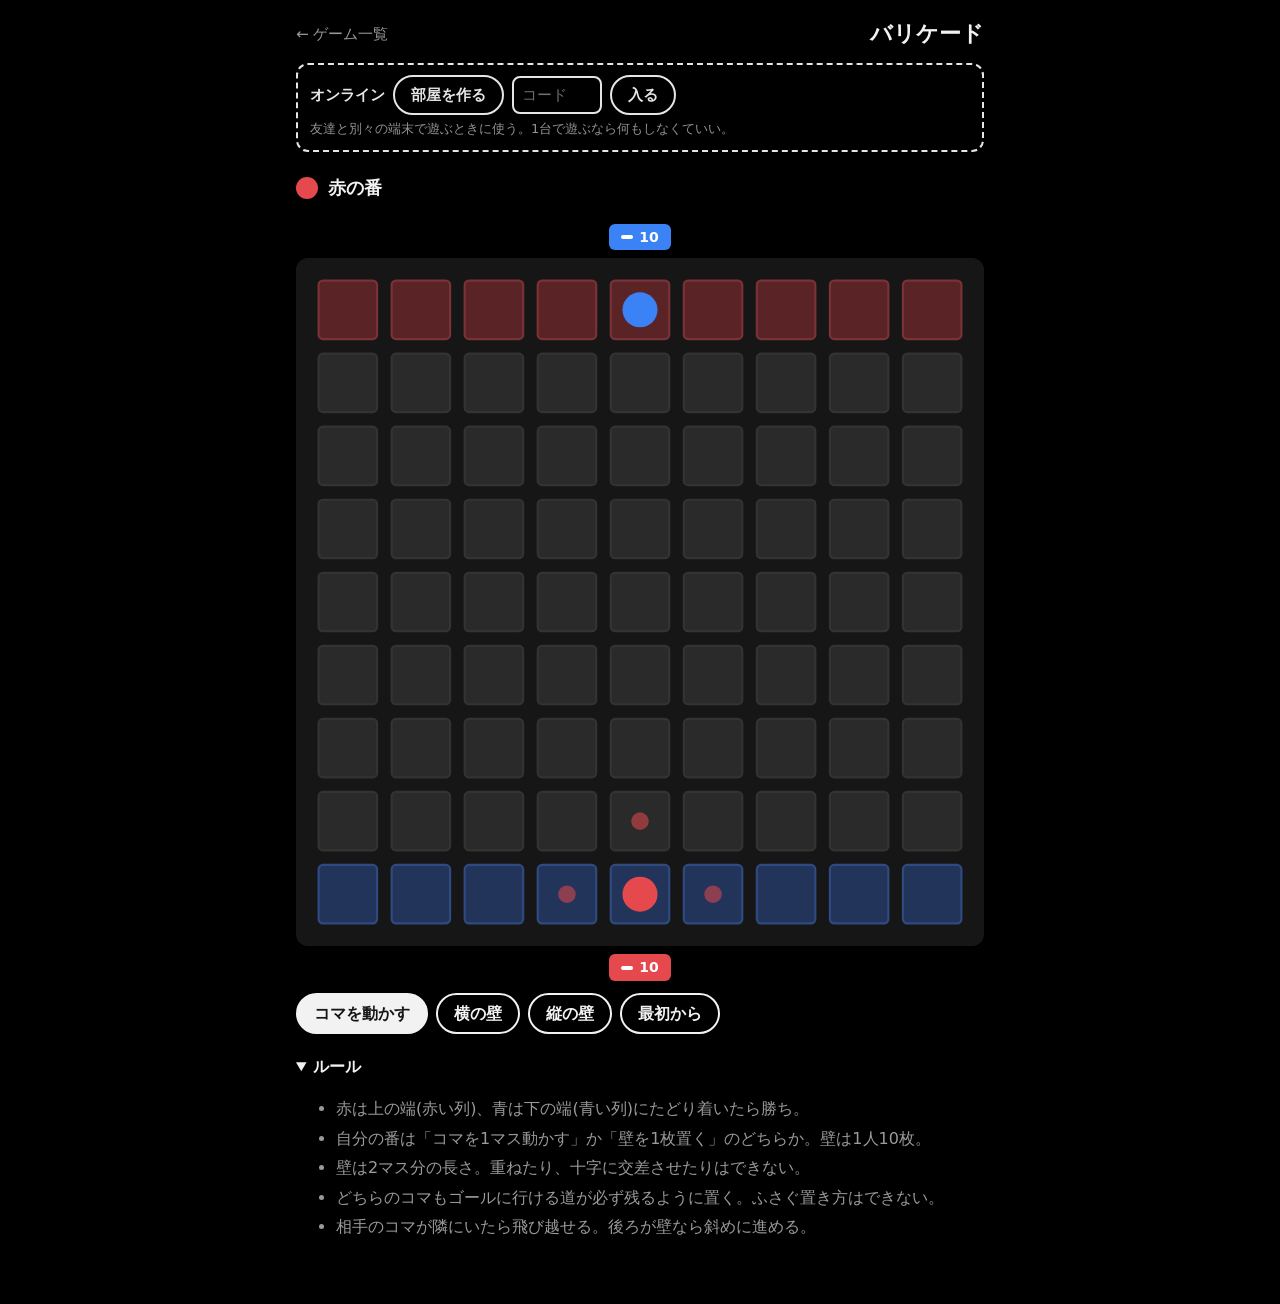
==== barricade.html @ 319d9e28 "ゲーム部屋を公開(12本、2人用はオンライン対戦対応)" ====
<!doctype html>
<html lang="ja">
<head>
<meta charset="utf-8">
<meta name="viewport" content="width=device-width, initial-scale=1">
<title>バリケード</title>
<link rel="stylesheet" href="style.css">
<style>
  /* barricade.gg 風のダークな画面 */
  :root, :root:not([data-theme="light"]) {
    --table: #000; --board: #161616; --line: #3a3a3a;
    --ink: #f2f2f2; --sub: #9a9a9a; --p1: #e5484d; --p2: #3b82f6;
  }
  body { background: #000; font-family: 'Inter', 'Hiragino Sans', 'Yu Gothic UI', system-ui, sans-serif; }
  .board-box { background: #161616; box-shadow: none; border-radius: 12px; padding: 8px; }
  .badge {
    display: flex; justify-content: center; margin: 8px 0;
  }
  .badge span {
    display: inline-flex; align-items: center; gap: 6px;
    color: #fff; font-weight: 700; font-size: 14px;
    padding: 2px 12px; border-radius: 6px;
  }
  .badge span::before { content: ''; width: 12px; height: 4px; border-radius: 2px; background: #fff; }
  .badge .p1 { background: var(--p1); }
  .badge .p2 { background: var(--p2); }
  .slot { fill: transparent; cursor: pointer; }
  .slot:hover { fill: #bdbdbd; opacity: .6; }
</style>
</head>
<body>
<div class="wrap">
  <div class="top"><a href="index.html">← ゲーム一覧</a><h1>バリケード</h1></div>
  <p class="turn" id="turn"></p>
  <div class="badge"><span class="p2" id="w1"></span></div>
  <div class="board-box"><svg id="svg" viewBox="0 0 460 460"></svg></div>
  <div class="badge"><span class="p1" id="w0"></span></div>
  <div class="bar">
    <button class="btn on" data-mode="move">コマを動かす</button>
    <button class="btn" data-mode="h">横の壁</button>
    <button class="btn" data-mode="v">縦の壁</button>
    <button class="btn" id="reset">最初から</button>
  </div>
  <details class="rules" open>
    <summary>ルール</summary>
    <ul>
      <li>赤は上の端(赤い列)、青は下の端(青い列)にたどり着いたら勝ち。</li>
      <li>自分の番は「コマを1マス動かす」か「壁を1枚置く」のどちらか。壁は1人10枚。</li>
      <li>壁は2マス分の長さ。重ねたり、十字に交差させたりはできない。</li>
      <li>どちらのコマもゴールに行ける道が必ず残るように置く。ふさぐ置き方はできない。</li>
      <li>相手のコマが隣にいたら飛び越せる。後ろが壁なら斜めに進める。</li>
    </ul>
  </details>
</div>
<script src="online.js"></script>
<script>
const N = 9, P = 50, S = 40, M = 10;
const svg = document.getElementById('svg');
const NAME = ['赤', '青'];
let pos, walls, left, player, winner, mode = 'move', err = '';

function reset() {
  pos = [[8, 4], [0, 4]]; walls = []; left = [10, 10]; player = 0; winner = null; err = '';
  draw();
}

const has = (o, r, c) => walls.some(w => w.o === o && w.r === r && w.c === c);

function blocked(r, c, dr, dc) {
  if (dr === 1) return has('h', r, c) || has('h', r, c - 1);
  if (dr === -1) return has('h', r - 1, c) || has('h', r - 1, c - 1);
  if (dc === 1) return has('v', r, c) || has('v', r - 1, c);
  return has('v', r, c - 1) || has('v', r - 1, c - 1);
}
const inside = (r, c) => r >= 0 && r < N && c >= 0 && c < N;
const DIRS = [[1, 0], [-1, 0], [0, 1], [0, -1]];

function moves(p) {
  const [r, c] = pos[p], [or, oc] = pos[1 - p], out = [];
  for (const [dr, dc] of DIRS) {
    const nr = r + dr, nc = c + dc;
    if (!inside(nr, nc) || blocked(r, c, dr, dc)) continue;
    if (nr === or && nc === oc) {
      const jr = nr + dr, jc = nc + dc;
      if (inside(jr, jc) && !blocked(nr, nc, dr, dc)) out.push([jr, jc]);
      else for (const [sr, sc] of dr ? [[0, 1], [0, -1]] : [[1, 0], [-1, 0]]) {
        const tr = nr + sr, tc = nc + sc;
        if (inside(tr, tc) && !blocked(nr, nc, sr, sc)) out.push([tr, tc]);
      }
    } else out.push([nr, nc]);
  }
  return out;
}

function canReach(p) {
  const goal = p === 0 ? 0 : N - 1, seen = new Set([pos[p].join()]), q = [pos[p]];
  while (q.length) {
    const [r, c] = q.shift();
    if (r === goal) return true;
    for (const [dr, dc] of DIRS) {
      const nr = r + dr, nc = c + dc, k = nr + ',' + nc;
      if (inside(nr, nc) && !blocked(r, c, dr, dc) && !seen.has(k)) { seen.add(k); q.push([nr, nc]); }
    }
  }
  return false;
}

function placeWall(o, r, c) {
  if (left[player] === 0) return err = '壁はもう残ってない';
  const clash = has('h', r, c) || has('v', r, c) ||
    (o === 'h' ? has('h', r, c - 1) || has('h', r, c + 1) : has('v', r - 1, c) || has('v', r + 1, c));
  if (clash) return err = 'ほかの壁と重なるから置けない';
  walls.push({ o, r, c });
  if (!canReach(0) || !canReach(1)) { walls.pop(); return err = 'ゴールまでの道が全部ふさがるから置けない'; }
  left[player]--; err = ''; player = 1 - player;
}

function movePawn(r, c) {
  if (!moves(player).some(m => m[0] === r && m[1] === c)) return;
  pos[player] = [r, c]; err = '';
  if (r === (player === 0 ? 0 : N - 1)) winner = player; else player = 1 - player;
}

const X = c => M + c * P;

function draw() {
  let s = '';
  const legal = winner === null && mode === 'move' ? moves(player) : [];
  for (let r = 0; r < N; r++) for (let c = 0; c < N; c++) {
    const fill = r === 0 ? '#5a2427' : r === N - 1 ? '#22345a' : '#2a2a2a';
    const edge = r === 0 ? '#7a3236' : r === N - 1 ? '#2f4a80' : '#333';
    const isLegal = legal.some(m => m[0] === r && m[1] === c);
    s += `<rect x="${X(c)}" y="${X(r)}" width="${S}" height="${S}" rx="3" fill="${fill}" stroke="${edge}" stroke-width="1.5"
      ${isLegal ? `style="cursor:pointer" data-r="${r}" data-c="${c}"` : ''}/>`;
    if (isLegal) s += `<circle cx="${X(c) + S / 2}" cy="${X(r) + S / 2}" r="6" fill="var(--${player ? 'p2' : 'p1'})" opacity=".55" pointer-events="none"/>`;
  }
  pos.forEach(([r, c], p) => {
    s += `<circle cx="${X(c) + S / 2}" cy="${X(r) + S / 2}" r="12" fill="var(--${p ? 'p2' : 'p1'})" pointer-events="none"/>`;
  });
  for (const w of walls) {
    const col = '#e6e6e6';
    if (w.o === 'h') s += `<rect x="${X(w.c)}" y="${X(w.r) + S + 1}" width="${P + S}" height="8" rx="4" fill="${col}"/>`;
    else s += `<rect x="${X(w.c) + S + 1}" y="${X(w.r)}" width="8" height="${P + S}" rx="4" fill="${col}"/>`;
  }
  if (winner === null && mode !== 'move') {
    for (let r = 0; r < N - 1; r++) for (let c = 0; c < N - 1; c++) {
      if (mode === 'h') s += `<rect class="slot" x="${X(c)}" y="${X(r) + S - 6}" width="${P + S}" height="20" rx="4" data-w="${r},${c}"/>`;
      else s += `<rect class="slot" x="${X(c) + S - 6}" y="${X(r)}" width="20" height="${P + S}" rx="4" data-w="${r},${c}"/>`;
    }
  }
  svg.innerHTML = s;
  Online.sync();
  const t = document.getElementById('turn');
  const cls = (winner ?? player) === 0 ? 'p1' : 'p2';
  t.className = 'turn' + (winner !== null ? ' win' : '');
  t.innerHTML = `<span class="dot ${cls}"></span>` + (winner !== null ? `${NAME[winner]}の勝ち` : `${NAME[player]}の番` + (err ? `<span class="note">　${err}</span>` : ''));
  document.getElementById('w0').textContent = left[0];
  document.getElementById('w1').textContent = left[1];
}

svg.addEventListener('click', e => {
  if (winner !== null || !Online.canAct()) return;
  const d = e.target.dataset;
  if (d.w) { const [r, c] = d.w.split(',').map(Number); placeWall(mode, r, c); }
  else if (d.r !== undefined) movePawn(+d.r, +d.c);
  draw();
});
document.querySelectorAll('[data-mode]').forEach(b => b.onclick = () => {
  mode = b.dataset.mode;
  document.querySelectorAll('[data-mode]').forEach(x => x.classList.toggle('on', x === b));
  draw();
});
document.getElementById('reset').onclick = reset;
Online.init({ game: 'barricade', names: NAME,
  getState: () => ({ pos, walls, left, player, winner }),
  setState: s => { ({ pos, walls, left, player, winner } = s); err = ''; draw(); },
  turn: () => winner === null ? player : null });
reset();
</script>
</body>
</html>
---- style.css ----
@import url('https://fonts.googleapis.com/css2?family=M+PLUS+Rounded+1c:wght@400;700;800&display=swap');

:root {
  --table: #d9e0e8;
  --board: #faf7f0;
  --line: #b9c2cc;
  --ink: #1f2937;
  --sub: #5b6573;
  --p1: #e4572e;
  --p2: #2f6fde;
  --gray: #9aa3ae;
  --ok: #2e9e6a;
}
@media (prefers-color-scheme: dark) {
  :root:not([data-theme="light"]) {
    --table: #1b222c;
    --board: #2a323e;
    --line: #475264;
    --ink: #e8edf3;
    --sub: #a3adba;
    --gray: #7c8795;
  }
}

* { box-sizing: border-box; }
html, body { margin: 0; }
body {
  background: var(--table);
  color: var(--ink);
  font-family: 'M PLUS Rounded 1c', system-ui, sans-serif;
  line-height: 1.6;
  -webkit-tap-highlight-color: transparent;
}
a { color: inherit; }
button { font: inherit; color: inherit; }
:focus-visible { outline: 3px solid var(--p2); outline-offset: 2px; }

.wrap { max-width: 720px; margin: 0 auto; padding: 16px 16px 48px; }

/* ゲーム画面 */
.top { display: flex; align-items: center; justify-content: space-between; gap: 12px; margin-bottom: 12px; }
.top a { text-decoration: none; color: var(--sub); font-size: 15px; }
.top h1 { font-size: 22px; font-weight: 800; margin: 0; }

.turn {
  display: flex; align-items: center; gap: 10px;
  min-height: 48px; margin: 0 0 12px;
  font-weight: 700; font-size: 18px;
}
.dot { width: 22px; height: 22px; border-radius: 50%; flex: none; }
.dot.p1 { background: var(--p1); }
.dot.p2 { background: var(--p2); }
.turn.win { color: var(--ok); }

.board-box {
  background: var(--board);
  border-radius: 14px;
  padding: 12px;
  box-shadow: 0 2px 0 var(--line);
}
.board-box svg { display: block; width: 100%; height: auto; touch-action: manipulation; user-select: none; }

.bar { display: flex; flex-wrap: wrap; gap: 8px; margin-top: 12px; align-items: center; }
.btn {
  border: 2px solid var(--ink); background: transparent;
  border-radius: 999px; padding: 6px 16px; cursor: pointer; font-weight: 700;
}
.btn.on { background: var(--ink); color: var(--board); }
.btn:disabled { opacity: .35; cursor: default; }

details.rules { margin-top: 20px; color: var(--sub); }
details.rules summary { cursor: pointer; font-weight: 700; color: var(--ink); }
details.rules li { margin: 4px 0; }
.note { font-size: 13px; color: var(--sub); }

@media (prefers-reduced-motion: reduce) {
  * { transition: none !important; animation: none !important; }
}
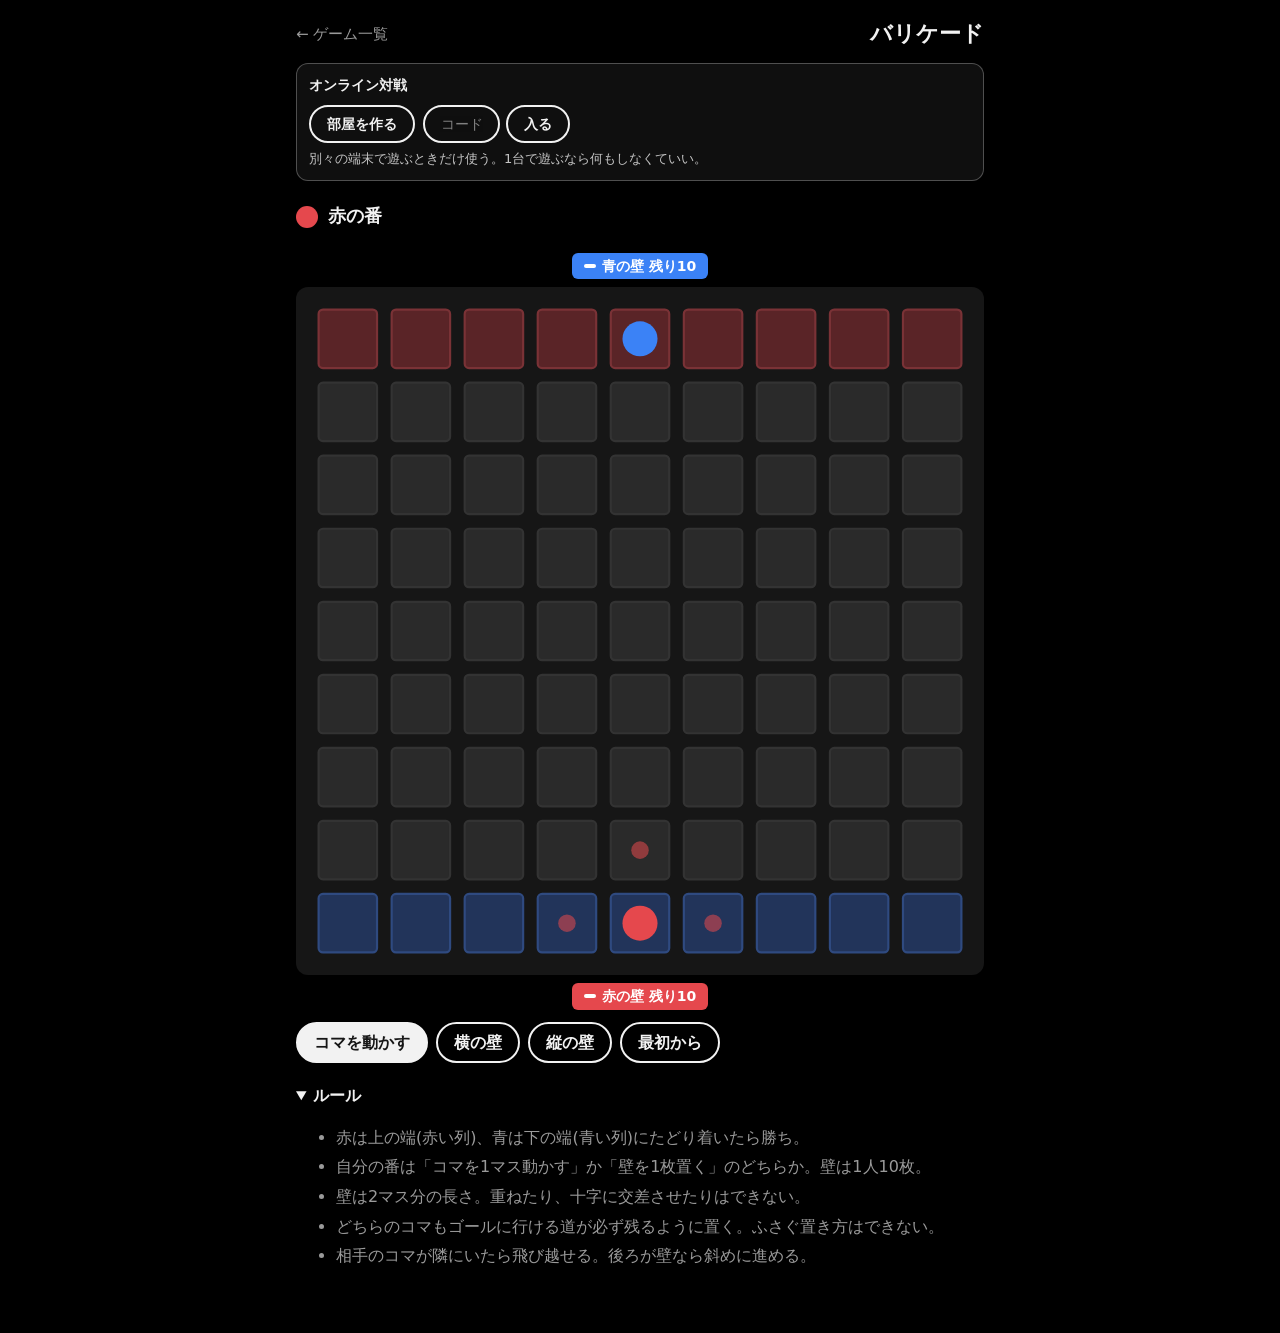
==== commit 00d83187: "バグ修正と見た目の調整 - オンライン: 仲介サーバーから切れたら自動でつなぎ直す(2人用・大人数とも) - 大人数ゲーム: 待機室へ/抜けるボタンが画面に重なっていたのをカードの下に移動 - ワード" ====
--- a/barricade.html
+++ b/barricade.html
@@ -154,8 +154,8 @@
   const cls = (winner ?? player) === 0 ? 'p1' : 'p2';
   t.className = 'turn' + (winner !== null ? ' win' : '');
   t.innerHTML = `<span class="dot ${cls}"></span>` + (winner !== null ? `${NAME[winner]}の勝ち` : `${NAME[player]}の番` + (err ? `<span class="note">　${err}</span>` : ''));
-  document.getElementById('w0').textContent = left[0];
-  document.getElementById('w1').textContent = left[1];
+  document.getElementById('w0').textContent = `赤の壁 残り${left[0]}`;
+  document.getElementById('w1').textContent = `青の壁 残り${left[1]}`;
 }
 
 svg.addEventListener('click', e => {
@@ -170,7 +170,7 @@
   document.querySelectorAll('[data-mode]').forEach(x => x.classList.toggle('on', x === b));
   draw();
 });
-document.getElementById('reset').onclick = reset;
+document.getElementById('reset').onclick = () => { if (Online.askReset(winner === null && (walls.length > 0 || pos[0].join() !== '8,4' || pos[1].join() !== '0,4'))) reset(); };
 Online.init({ game: 'barricade', names: NAME,
   getState: () => ({ pos, walls, left, player, winner }),
   setState: s => { ({ pos, walls, left, player, winner } = s); err = ''; draw(); },
--- a/style.css
+++ b/style.css
@@ -68,6 +68,24 @@
 .btn.on { background: var(--ink); color: var(--board); }
 .btn:disabled { opacity: .35; cursor: default; }
 
+/* オンライン対戦のパネル(online.js が作る) */
+.online {
+  margin: 0 0 12px; padding: 10px 12px; border-radius: 12px; font-size: 14px;
+  border: 1px solid color-mix(in srgb, currentColor 28%, transparent);
+  background: color-mix(in srgb, currentColor 6%, transparent);
+}
+.online.on { border-color: var(--ok); }
+.online-row { display: flex; flex-wrap: wrap; gap: 8px; align-items: center; }
+.online-title { font-size: 14px; flex-basis: 100%; }
+.online-join { display: inline-flex; gap: 6px; }
+.online-join input {
+  width: 5.5em; font: inherit; padding: 5px 8px; border-radius: 999px; text-align: center;
+  border: 2px solid currentColor; background: transparent; color: inherit; text-transform: uppercase; letter-spacing: .1em;
+}
+.online-join input::placeholder { color: inherit; opacity: .5; letter-spacing: 0; }
+.online-code { font-size: 22px; letter-spacing: .15em; }
+.online-msg { margin-top: 6px; font-size: 13px; opacity: .8; }
+
 details.rules { margin-top: 20px; color: var(--sub); }
 details.rules summary { cursor: pointer; font-weight: 700; color: var(--ink); }
 details.rules li { margin: 4px 0; }
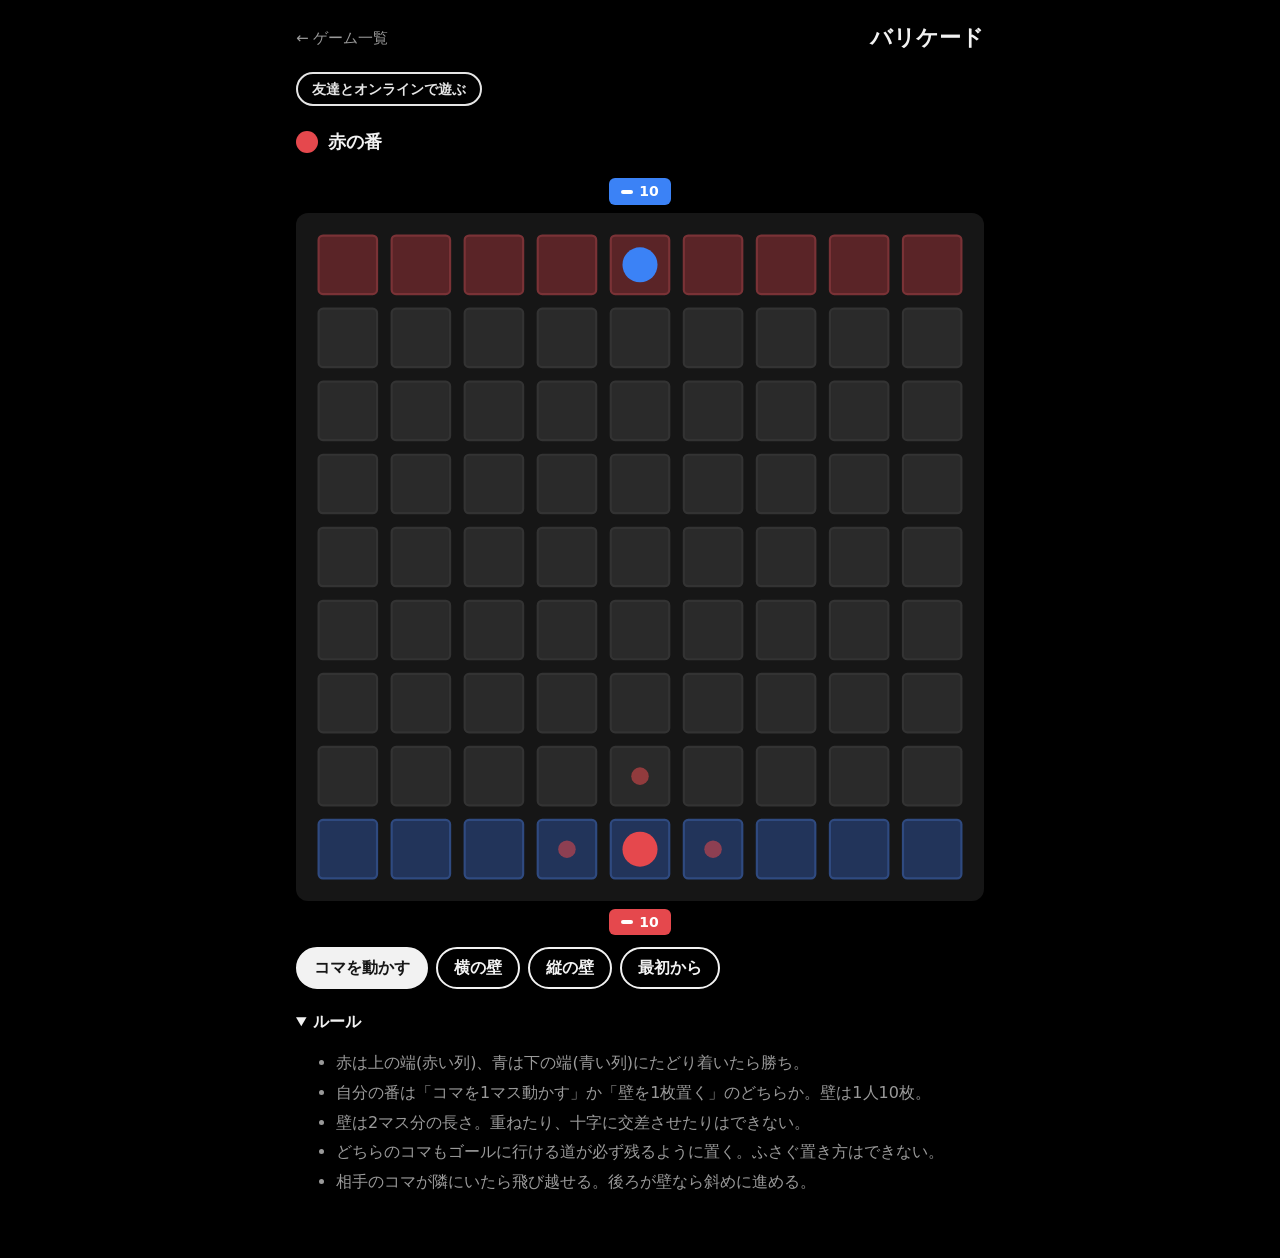
==== commit 1811ec10: "スマホ対応: オンライン欄を畳む、拡大防止、ホーム画面に追加できるようにする" ====
--- a/barricade.html
+++ b/barricade.html
@@ -3,6 +3,13 @@
 <head>
 <meta charset="utf-8">
 <meta name="viewport" content="width=device-width, initial-scale=1">
+<link rel="manifest" href="manifest.json">
+<link rel="icon" href="icons/favicon-32.png" sizes="32x32">
+<link rel="apple-touch-icon" href="icons/apple-touch-icon.png">
+<meta name="theme-color" content="#1f2937">
+<meta name="apple-mobile-web-app-capable" content="yes">
+<meta name="mobile-web-app-capable" content="yes">
+<meta name="apple-mobile-web-app-title" content="ゲーム部屋">
 <title>バリケード</title>
 <link rel="stylesheet" href="style.css">
 <style>
@@ -154,8 +161,8 @@
   const cls = (winner ?? player) === 0 ? 'p1' : 'p2';
   t.className = 'turn' + (winner !== null ? ' win' : '');
   t.innerHTML = `<span class="dot ${cls}"></span>` + (winner !== null ? `${NAME[winner]}の勝ち` : `${NAME[player]}の番` + (err ? `<span class="note">　${err}</span>` : ''));
-  document.getElementById('w0').textContent = `赤の壁 残り${left[0]}`;
-  document.getElementById('w1').textContent = `青の壁 残り${left[1]}`;
+  document.getElementById('w0').textContent = left[0];
+  document.getElementById('w1').textContent = left[1];
 }
 
 svg.addEventListener('click', e => {
@@ -170,7 +177,7 @@
   document.querySelectorAll('[data-mode]').forEach(x => x.classList.toggle('on', x === b));
   draw();
 });
-document.getElementById('reset').onclick = () => { if (Online.askReset(winner === null && (walls.length > 0 || pos[0].join() !== '8,4' || pos[1].join() !== '0,4'))) reset(); };
+document.getElementById('reset').onclick = reset;
 Online.init({ game: 'barricade', names: NAME,
   getState: () => ({ pos, walls, left, player, winner }),
   setState: s => { ({ pos, walls, left, player, winner } = s); err = ''; draw(); },
--- a/style.css
+++ b/style.css
@@ -24,6 +24,7 @@
 
 * { box-sizing: border-box; }
 html, body { margin: 0; }
+html { -webkit-text-size-adjust: 100%; touch-action: manipulation; }
 body {
   background: var(--table);
   color: var(--ink);
@@ -39,7 +40,7 @@
 
 /* ゲーム画面 */
 .top { display: flex; align-items: center; justify-content: space-between; gap: 12px; margin-bottom: 12px; }
-.top a { text-decoration: none; color: var(--sub); font-size: 15px; }
+.top a { text-decoration: none; color: var(--sub); font-size: 15px; padding: 10px 12px 10px 0; }
 .top h1 { font-size: 22px; font-weight: 800; margin: 0; }
 
 .turn {
@@ -68,24 +69,6 @@
 .btn.on { background: var(--ink); color: var(--board); }
 .btn:disabled { opacity: .35; cursor: default; }
 
-/* オンライン対戦のパネル(online.js が作る) */
-.online {
-  margin: 0 0 12px; padding: 10px 12px; border-radius: 12px; font-size: 14px;
-  border: 1px solid color-mix(in srgb, currentColor 28%, transparent);
-  background: color-mix(in srgb, currentColor 6%, transparent);
-}
-.online.on { border-color: var(--ok); }
-.online-row { display: flex; flex-wrap: wrap; gap: 8px; align-items: center; }
-.online-title { font-size: 14px; flex-basis: 100%; }
-.online-join { display: inline-flex; gap: 6px; }
-.online-join input {
-  width: 5.5em; font: inherit; padding: 5px 8px; border-radius: 999px; text-align: center;
-  border: 2px solid currentColor; background: transparent; color: inherit; text-transform: uppercase; letter-spacing: .1em;
-}
-.online-join input::placeholder { color: inherit; opacity: .5; letter-spacing: 0; }
-.online-code { font-size: 22px; letter-spacing: .15em; }
-.online-msg { margin-top: 6px; font-size: 13px; opacity: .8; }
-
 details.rules { margin-top: 20px; color: var(--sub); }
 details.rules summary { cursor: pointer; font-weight: 700; color: var(--ink); }
 details.rules li { margin: 4px 0; }
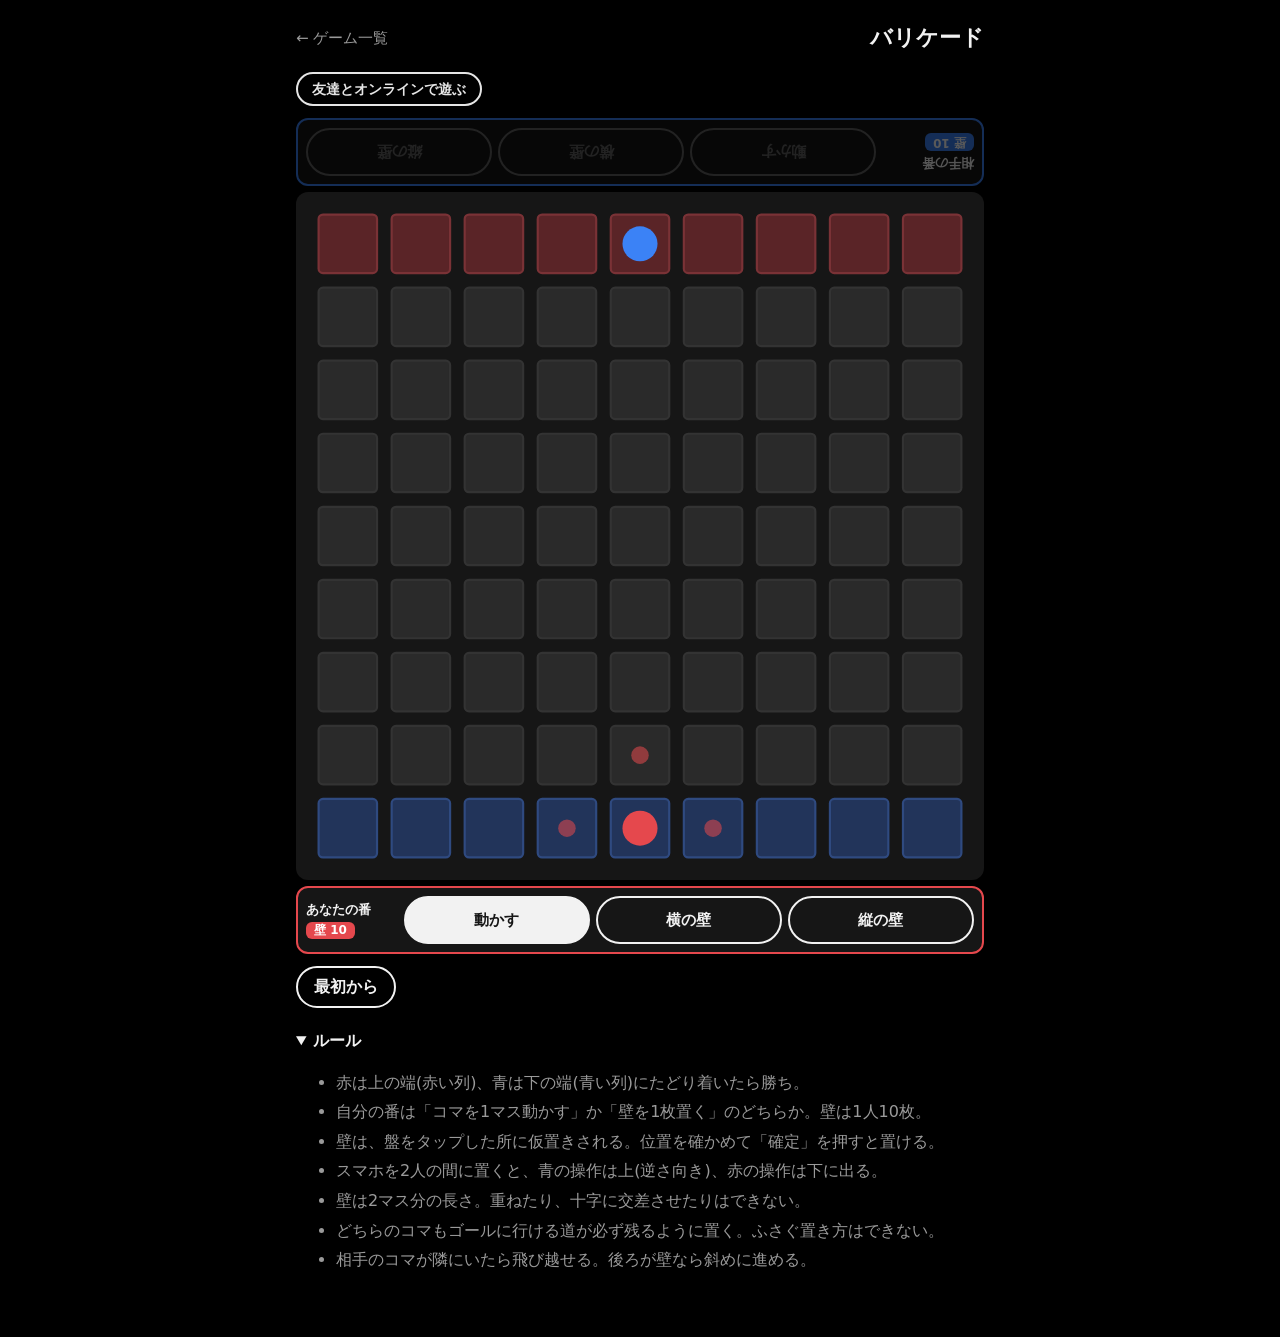
==== commit bde713d0: "バリケードに上下の操作パネルと壁の確定を追加、説明文を整理" ====
--- a/barricade.html
+++ b/barricade.html
@@ -31,28 +31,39 @@
   .badge span::before { content: ''; width: 12px; height: 4px; border-radius: 2px; background: #fff; }
   .badge .p1 { background: var(--p1); }
   .badge .p2 { background: var(--p2); }
-  .slot { fill: transparent; cursor: pointer; }
-  .slot:hover { fill: #bdbdbd; opacity: .6; }
+  /* 2人で向かい合って遊べるように、上(青)と下(赤)に操作パネル */
+  .pad { background: #161616; border-radius: 12px; padding: 8px; margin: 6px 0; border: 2px solid transparent; transition: opacity .2s;
+    display: grid; grid-template-columns: 5.6em 1fr; gap: 8px; align-items: center; }
+  .pad.p1 { border-color: var(--p1); } .pad.p2 { border-color: var(--p2); }
+  .pad.flip { transform: rotate(180deg); }
+  .pad.off { opacity: .35; }
+  .pad .head { font-weight: 700; font-size: 13px; line-height: 1.3; }
+  .pad .left { display: inline-block; color: #fff; font-size: 12px; padding: 1px 8px; border-radius: 6px; margin-top: 3px; }
+  .pad.p1 .left { background: var(--p1); } .pad.p2 .left { background: var(--p2); }
+  .pad .row { display: grid; grid-template-columns: repeat(3, 1fr); gap: 6px; }
+  .pad .row.two { grid-template-columns: 1fr 1fr; }
+  .pad .btn { padding: 10px 2px; font-size: 15px; }
+  .pad .ok { background: #fff; color: #111; border-color: #fff; }
+  .pad .why { color: #ff8a8a; font-size: 11px; }
+  #turn { display: none; }
+  .board-box svg { cursor: pointer; }
 </style>
 </head>
 <body>
 <div class="wrap">
   <div class="top"><a href="index.html">← ゲーム一覧</a><h1>バリケード</h1></div>
   <p class="turn" id="turn"></p>
-  <div class="badge"><span class="p2" id="w1"></span></div>
+  <div class="pad p2 flip" id="pad1"></div>
   <div class="board-box"><svg id="svg" viewBox="0 0 460 460"></svg></div>
-  <div class="badge"><span class="p1" id="w0"></span></div>
-  <div class="bar">
-    <button class="btn on" data-mode="move">コマを動かす</button>
-    <button class="btn" data-mode="h">横の壁</button>
-    <button class="btn" data-mode="v">縦の壁</button>
-    <button class="btn" id="reset">最初から</button>
-  </div>
+  <div class="pad p1" id="pad0"></div>
+  <div class="bar"><button class="btn" id="reset">最初から</button></div>
   <details class="rules" open>
     <summary>ルール</summary>
     <ul>
       <li>赤は上の端(赤い列)、青は下の端(青い列)にたどり着いたら勝ち。</li>
       <li>自分の番は「コマを1マス動かす」か「壁を1枚置く」のどちらか。壁は1人10枚。</li>
+      <li>壁は、盤をタップした所に仮置きされる。位置を確かめて「確定」を押すと置ける。</li>
+      <li>スマホを2人の間に置くと、青の操作は上(逆さ向き)、赤の操作は下に出る。</li>
       <li>壁は2マス分の長さ。重ねたり、十字に交差させたりはできない。</li>
       <li>どちらのコマもゴールに行ける道が必ず残るように置く。ふさぐ置き方はできない。</li>
       <li>相手のコマが隣にいたら飛び越せる。後ろが壁なら斜めに進める。</li>
@@ -64,10 +75,10 @@
 const N = 9, P = 50, S = 40, M = 10;
 const svg = document.getElementById('svg');
 const NAME = ['赤', '青'];
-let pos, walls, left, player, winner, mode = 'move', err = '';
+let pos, walls, left, player, winner, mode = 'move', err = '', pending = null;
 
 function reset() {
-  pos = [[8, 4], [0, 4]]; walls = []; left = [10, 10]; player = 0; winner = null; err = '';
+  pos = [[8, 4], [0, 4]]; walls = []; left = [10, 10]; player = 0; winner = null; err = ''; mode = 'move'; pending = null;
   draw();
 }
 
@@ -112,20 +123,29 @@
   return false;
 }
 
-function placeWall(o, r, c) {
-  if (left[player] === 0) return err = '壁はもう残ってない';
+// 置けるなら空文字、置けないなら理由を返す
+function wallProblem(o, r, c) {
+  if (left[player] === 0) return '壁はもう残ってない';
   const clash = has('h', r, c) || has('v', r, c) ||
     (o === 'h' ? has('h', r, c - 1) || has('h', r, c + 1) : has('v', r - 1, c) || has('v', r + 1, c));
-  if (clash) return err = 'ほかの壁と重なるから置けない';
+  if (clash) return 'ほかの壁と重なるから置けない';
   walls.push({ o, r, c });
-  if (!canReach(0) || !canReach(1)) { walls.pop(); return err = 'ゴールまでの道が全部ふさがるから置けない'; }
-  left[player]--; err = ''; player = 1 - player;
-}
+  const ok = canReach(0) && canReach(1);
+  walls.pop();
+  return ok ? '' : 'ゴールまでの道が全部ふさがるから置けない';
+}
+function placeWall(o, r, c) {
+  const why = wallProblem(o, r, c);
+  if (why) return err = why;
+  walls.push({ o, r, c });
+  left[player]--; err = ''; endTurn();
+}
+function endTurn() { player = 1 - player; mode = 'move'; pending = null; }
 
 function movePawn(r, c) {
   if (!moves(player).some(m => m[0] === r && m[1] === c)) return;
   pos[player] = [r, c]; err = '';
-  if (r === (player === 0 ? 0 : N - 1)) winner = player; else player = 1 - player;
+  if (r === (player === 0 ? 0 : N - 1)) { winner = player; pending = null; } else endTurn();
 }
 
 const X = c => M + c * P;
@@ -149,38 +169,77 @@
     if (w.o === 'h') s += `<rect x="${X(w.c)}" y="${X(w.r) + S + 1}" width="${P + S}" height="8" rx="4" fill="${col}"/>`;
     else s += `<rect x="${X(w.c) + S + 1}" y="${X(w.r)}" width="8" height="${P + S}" rx="4" fill="${col}"/>`;
   }
-  if (winner === null && mode !== 'move') {
-    for (let r = 0; r < N - 1; r++) for (let c = 0; c < N - 1; c++) {
-      if (mode === 'h') s += `<rect class="slot" x="${X(c)}" y="${X(r) + S - 6}" width="${P + S}" height="20" rx="4" data-w="${r},${c}"/>`;
-      else s += `<rect class="slot" x="${X(c) + S - 6}" y="${X(r)}" width="20" height="${P + S}" rx="4" data-w="${r},${c}"/>`;
-    }
+  if (pending) {
+    const col = pending.why ? '#888' : `var(--${player ? 'p2' : 'p1'})`, w = pending;
+    if (w.o === 'h') s += `<rect x="${X(w.c)}" y="${X(w.r) + S + 1}" width="${P + S}" height="8" rx="4" fill="${col}" opacity=".85" stroke="#fff" stroke-dasharray="4 3"/>`;
+    else s += `<rect x="${X(w.c) + S + 1}" y="${X(w.r)}" width="8" height="${P + S}" rx="4" fill="${col}" opacity=".85" stroke="#fff" stroke-dasharray="4 3"/>`;
   }
   svg.innerHTML = s;
+  drawPads();
   Online.sync();
   const t = document.getElementById('turn');
   const cls = (winner ?? player) === 0 ? 'p1' : 'p2';
   t.className = 'turn' + (winner !== null ? ' win' : '');
   t.innerHTML = `<span class="dot ${cls}"></span>` + (winner !== null ? `${NAME[winner]}の勝ち` : `${NAME[player]}の番` + (err ? `<span class="note">　${err}</span>` : ''));
-  document.getElementById('w0').textContent = left[0];
-  document.getElementById('w1').textContent = left[1];
+}
+
+function drawPads() {
+  const online = Online.active, me = online ? Online.me : null;
+  for (const p of [0, 1]) {
+    const el = document.getElementById('pad' + p);
+    // オンラインでは自分のパネルだけ、盤の下に向きを直して出す
+    el.style.display = !online || p === me ? '' : 'none';
+    if (online && p === me && el.classList.contains('flip')) { el.classList.remove('flip'); document.querySelector('.board-box').after(el); }
+    const mine = winner === null && player === p;
+    el.classList.toggle('off', !mine);
+    const dis = mine ? '' : 'disabled';
+    const state = winner !== null ? (winner === p ? '勝ち!' : '負け') : mine ? (pending ? (pending.why ? '置けない' : 'ここでいい?') : 'あなたの番') : '相手の番';
+    let h = `<div class="head">${state}<br><span class="left">壁 ${left[p]}</span>` +
+      (mine && pending && pending.why ? `<div class="why">${pending.why}</div>` : '') + `</div>`;
+    // 仮置き中は、ボタンを「確定/やめる」に入れかえる(高さを変えないため)
+    if (mine && pending) {
+      h += `<div class="row two"><button class="btn ok" data-ok="${p}" ${pending.why ? 'disabled' : ''}>確定</button><button class="btn" data-cancel="${p}">やめる</button></div>`;
+    } else {
+      h += `<div class="row">` + [['move', '動かす'], ['h', '横の壁'], ['v', '縦の壁']].map(([m, t]) =>
+        `<button class="btn ${mine && mode === m ? 'on' : ''}" data-mode="${m}" data-p="${p}" ${dis}>${t}</button>`).join('') + `</div>`;
+    }
+    el.innerHTML = h;
+  }
+}
+
+// タップした所から一番近い壁の位置を出す(小さいスマホでも狙いやすいように)
+function nearestWall(e, o) {
+  const pt = svg.createSVGPoint(); pt.x = e.clientX; pt.y = e.clientY;
+  const q = pt.matrixTransform(svg.getScreenCTM().inverse());
+  const clamp = v => Math.max(0, Math.min(N - 2, v));
+  const gap = v => clamp(Math.round((v - M - S - 5) / P));
+  const cell = v => clamp(Math.round((v - M - S / 2 - P / 2) / P));
+  return o === 'h' ? { o, r: gap(q.y), c: cell(q.x) } : { o, r: cell(q.y), c: gap(q.x) };
 }
 
 svg.addEventListener('click', e => {
   if (winner !== null || !Online.canAct()) return;
-  const d = e.target.dataset;
-  if (d.w) { const [r, c] = d.w.split(',').map(Number); placeWall(mode, r, c); }
-  else if (d.r !== undefined) movePawn(+d.r, +d.c);
+  if (mode === 'move') {
+    const d = e.target.dataset;
+    if (d.r !== undefined) movePawn(+d.r, +d.c);
+  } else {
+    const w = nearestWall(e, mode);
+    pending = { ...w, why: wallProblem(w.o, w.r, w.c) };
+  }
   draw();
 });
-document.querySelectorAll('[data-mode]').forEach(b => b.onclick = () => {
-  mode = b.dataset.mode;
-  document.querySelectorAll('[data-mode]').forEach(x => x.classList.toggle('on', x === b));
+document.querySelectorAll('.pad').forEach(pad => pad.addEventListener('click', e => {
+  const b = e.target.closest('button'); if (!b || b.disabled || !Online.canAct()) return;
+  const d = b.dataset;
+  if (d.mode && +d.p === player) { mode = d.mode; pending = null; err = ''; }
+  if (d.ok !== undefined && pending && !pending.why) placeWall(pending.o, pending.r, pending.c);
+  if (d.cancel !== undefined) pending = null;
   draw();
-});
+}));
 document.getElementById('reset').onclick = reset;
 Online.init({ game: 'barricade', names: NAME,
   getState: () => ({ pos, walls, left, player, winner }),
-  setState: s => { ({ pos, walls, left, player, winner } = s); err = ''; draw(); },
+  setState: s => { const turnChanged = s.player !== player; ({ pos, walls, left, player, winner } = s); err = ''; if (turnChanged) { mode = 'move'; pending = null; } draw(); },
   turn: () => winner === null ? player : null });
 reset();
 </script>
